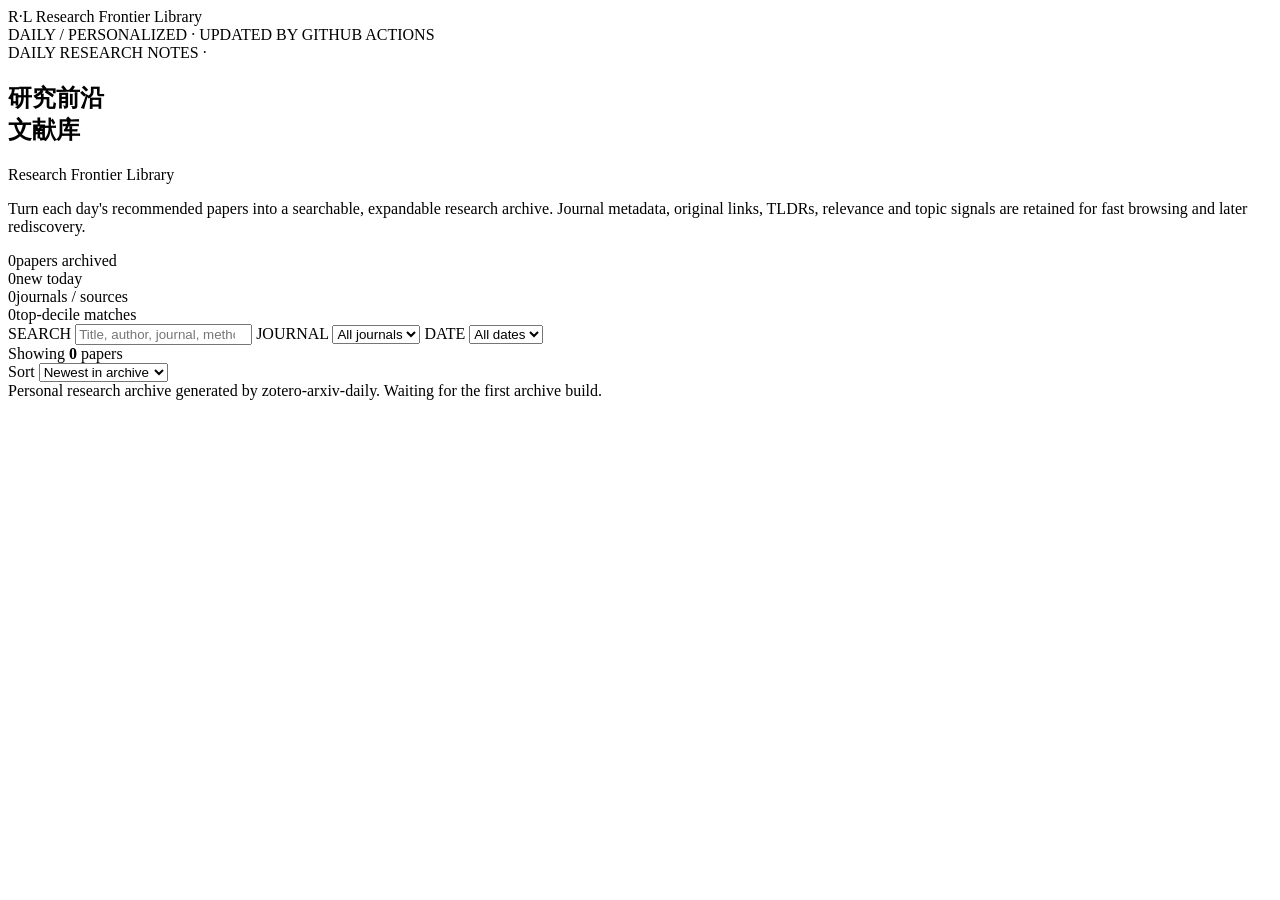
==== site/index.html @ a1bdab5d "Add research archive web shell" ====
<!doctype html>
<html lang="en">
<head>
  <meta charset="utf-8" />
  <meta name="viewport" content="width=device-width, initial-scale=1" />
  <meta name="description" content="A daily research frontier archive generated from a personalized Zotero-powered recommender." />
  <title>Research Frontier Library</title>
  <link rel="stylesheet" href="assets/style.css" />
</head>
<body>
  <header class="masthead shell">
    <div class="brand">
      <span class="brand-mark">R·L</span>
      <span class="brand-name">Research Frontier Library</span>
    </div>
    <div class="edition">DAILY / PERSONALIZED · UPDATED BY GITHUB ACTIONS</div>
  </header>

  <main>
    <section class="hero shell">
      <div class="eyebrow">DAILY RESEARCH NOTES · <span id="year-label"></span></div>
      <div class="hero-grid">
        <div>
          <h1>研究前沿<br/>文献库</h1>
          <p class="hero-en">Research Frontier Library</p>
        </div>
        <div class="hero-copy">
          <p>
            Turn each day's recommended papers into a searchable, expandable research archive.
            Journal metadata, original links, TLDRs, relevance and topic signals are retained
            for fast browsing and later rediscovery.
          </p>
        </div>
      </div>

      <div class="stats">
        <div class="stat"><span id="stat-total" class="stat-value">0</span><span class="stat-label">papers archived</span></div>
        <div class="stat"><span id="stat-today" class="stat-value">0</span><span class="stat-label">new today</span></div>
        <div class="stat"><span id="stat-journals" class="stat-value">0</span><span class="stat-label">journals / sources</span></div>
        <div class="stat"><span id="stat-top" class="stat-value">0</span><span class="stat-label">top-decile matches</span></div>
      </div>
    </section>

    <section class="library-wrap">
      <div class="library shell">
        <div class="toolbar">
          <label class="search-box">
            <span class="search-kicker">SEARCH</span>
            <input id="search-input" type="search" placeholder="Title, author, journal, method, material or keyword" autocomplete="off" />
          </label>

          <label class="select-box">
            <span>JOURNAL</span>
            <select id="journal-filter"><option value="">All journals</option></select>
          </label>

          <label class="select-box">
            <span>DATE</span>
            <select id="date-filter"><option value="">All dates</option></select>
          </label>
        </div>

        <div class="topic-row" id="topic-row"></div>

        <div class="result-meta">
          <span>Showing <strong id="result-count">0</strong> papers</span>
          <div class="sort-group">
            <label for="sort-filter">Sort</label>
            <select id="sort-filter">
              <option value="recent">Newest in archive</option>
              <option value="relevance">Highest relevance</option>
              <option value="score">Highest raw score</option>
              <option value="journal">Journal A–Z</option>
            </select>
          </div>
        </div>

        <div id="paper-list" class="paper-list" aria-live="polite"></div>
        <div id="empty-state" class="empty-state" hidden>
          <div class="empty-mark">∅</div>
          <h2>No papers match this view.</h2>
          <p>Try clearing a filter or using a broader search phrase.</p>
        </div>
      </div>
    </section>
  </main>

  <footer class="shell footer">
    <span>Personal research archive generated by zotero-arxiv-daily.</span>
    <span id="updated-at">Waiting for the first archive build.</span>
  </footer>

  <template id="paper-template">
    <article class="paper-card">
      <div class="paper-topline">
        <div class="journal-pill"></div>
        <div class="date-pill"></div>
      </div>
      <h2 class="paper-title"></h2>
      <div class="paper-authors"></div>
      <div class="relevance-line">
        <span class="stars"></span>
        <span class="relevance-text"></span>
      </div>
      <p class="paper-tldr"></p>
      <div class="topic-list"></div>
      <details class="paper-details">
        <summary>Open research note</summary>
        <div class="details-body">
          <div class="details-grid">
            <div>
              <div class="mini-label">ORIGINAL ABSTRACT</div>
              <p class="paper-abstract"></p>
            </div>
            <div class="metadata-panel">
              <div><span class="mini-label">SOURCE</span><span class="paper-source"></span></div>
              <div><span class="mini-label">DOI / ID</span><span class="paper-id"></span></div>
              <div><span class="mini-label">AFFILIATIONS</span><span class="paper-affiliations"></span></div>
              <div><span class="mini-label">SCORE COMPONENTS</span><span class="paper-components"></span></div>
            </div>
          </div>
        </div>
      </details>
      <div class="paper-actions"></div>
    </article>
  </template>

  <script src="assets/app.js" defer></script>
</body>
</html>
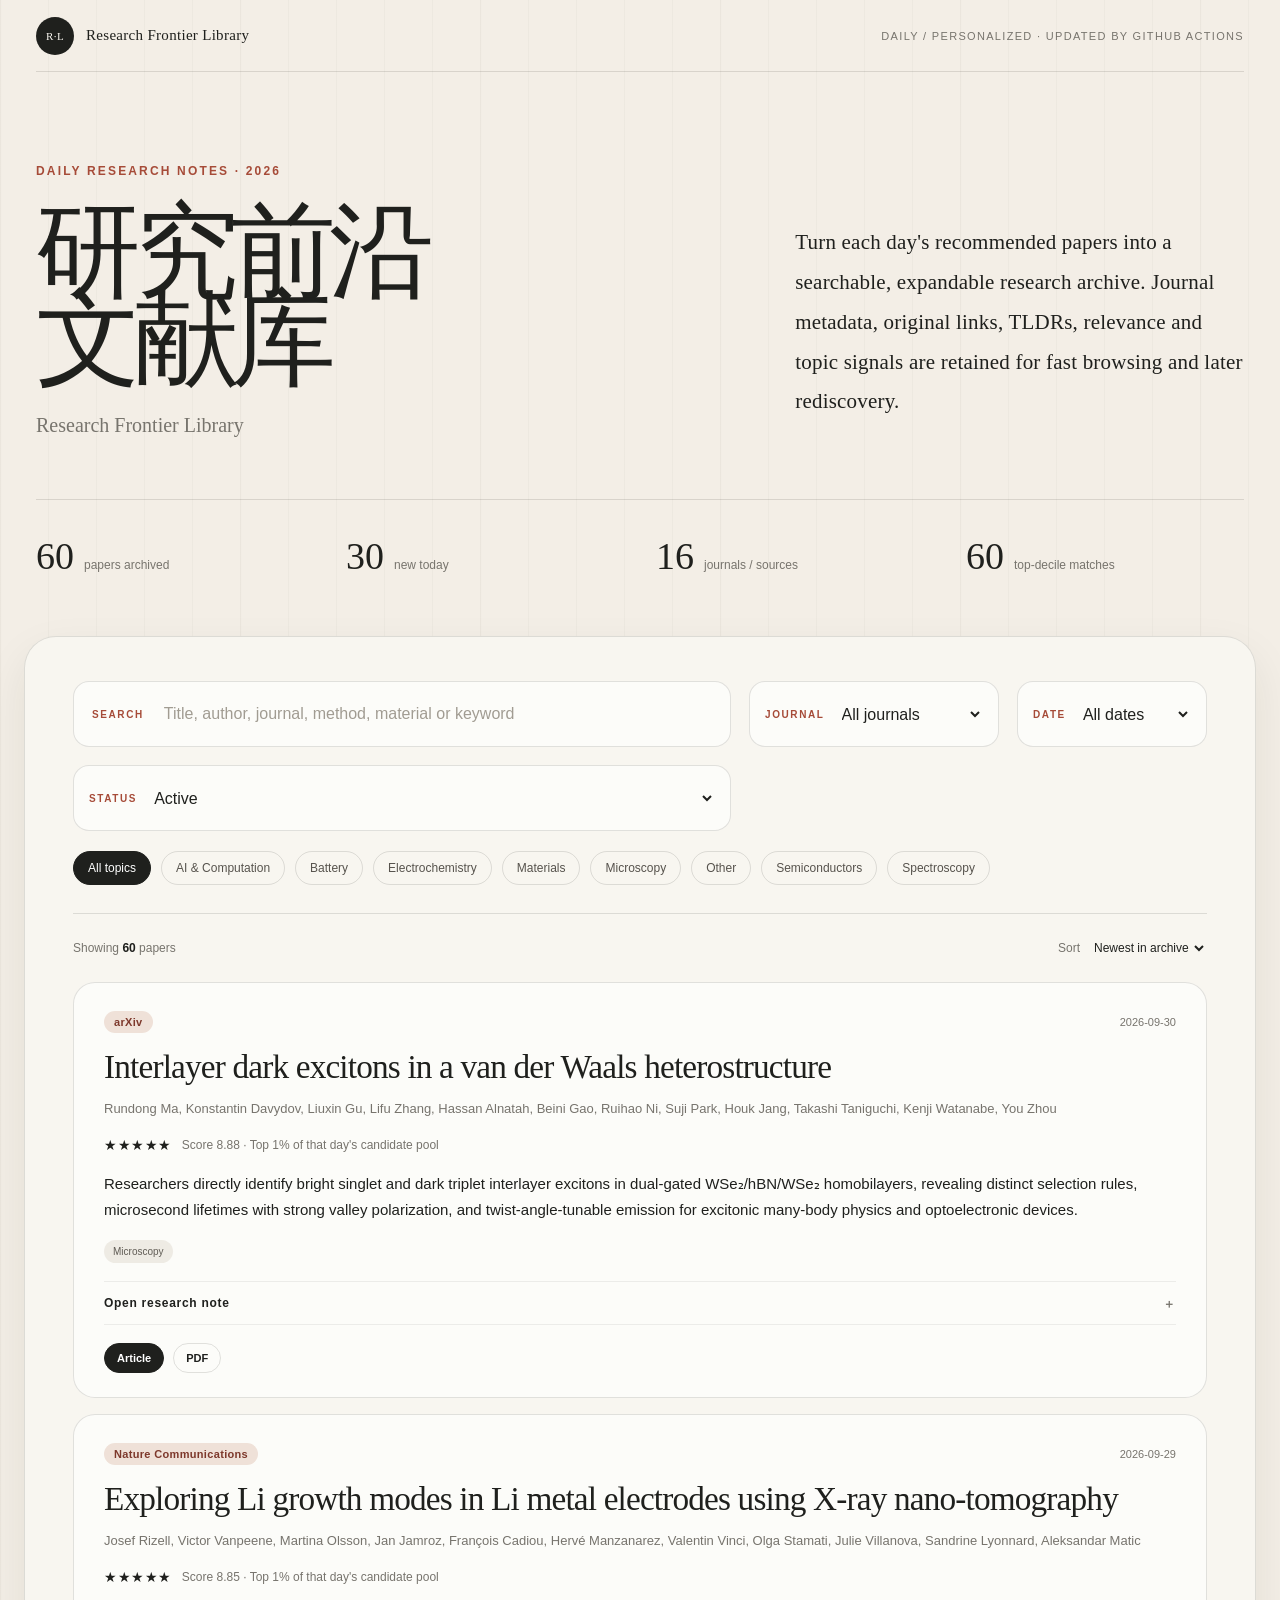
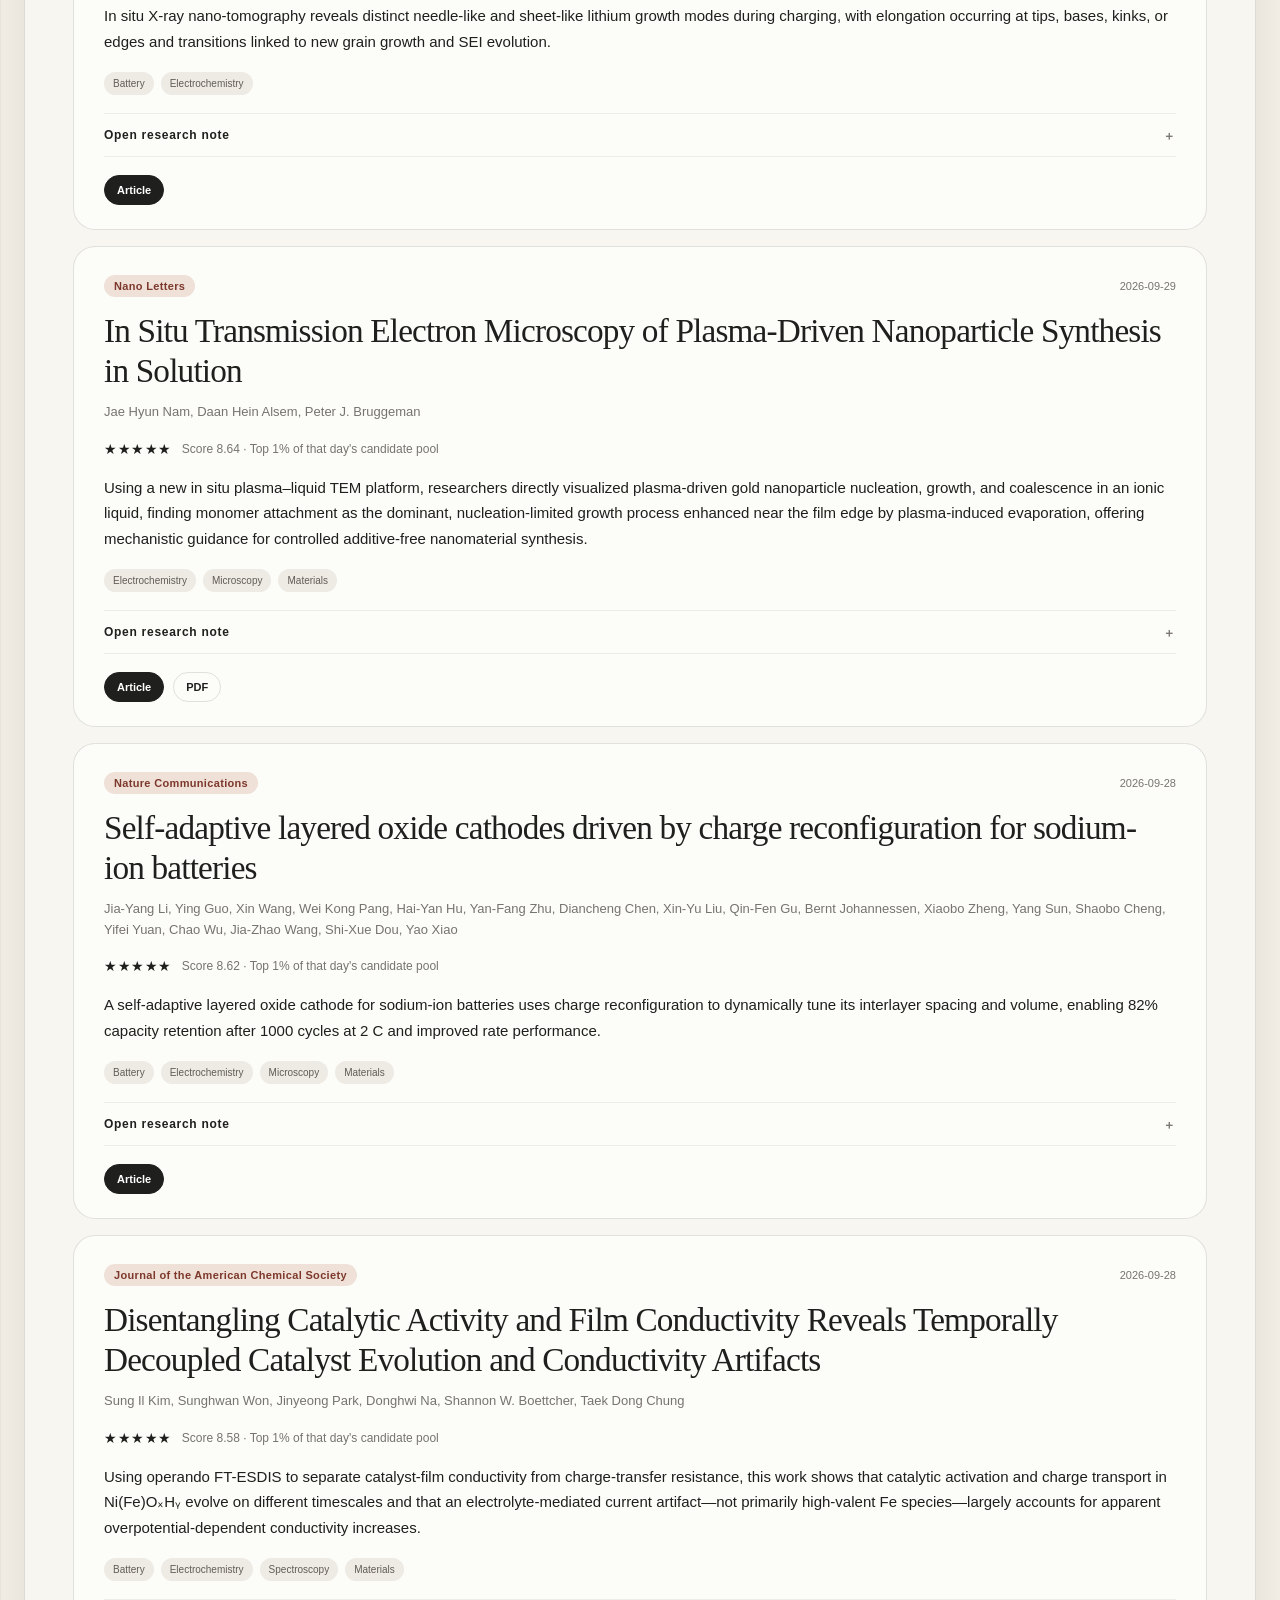
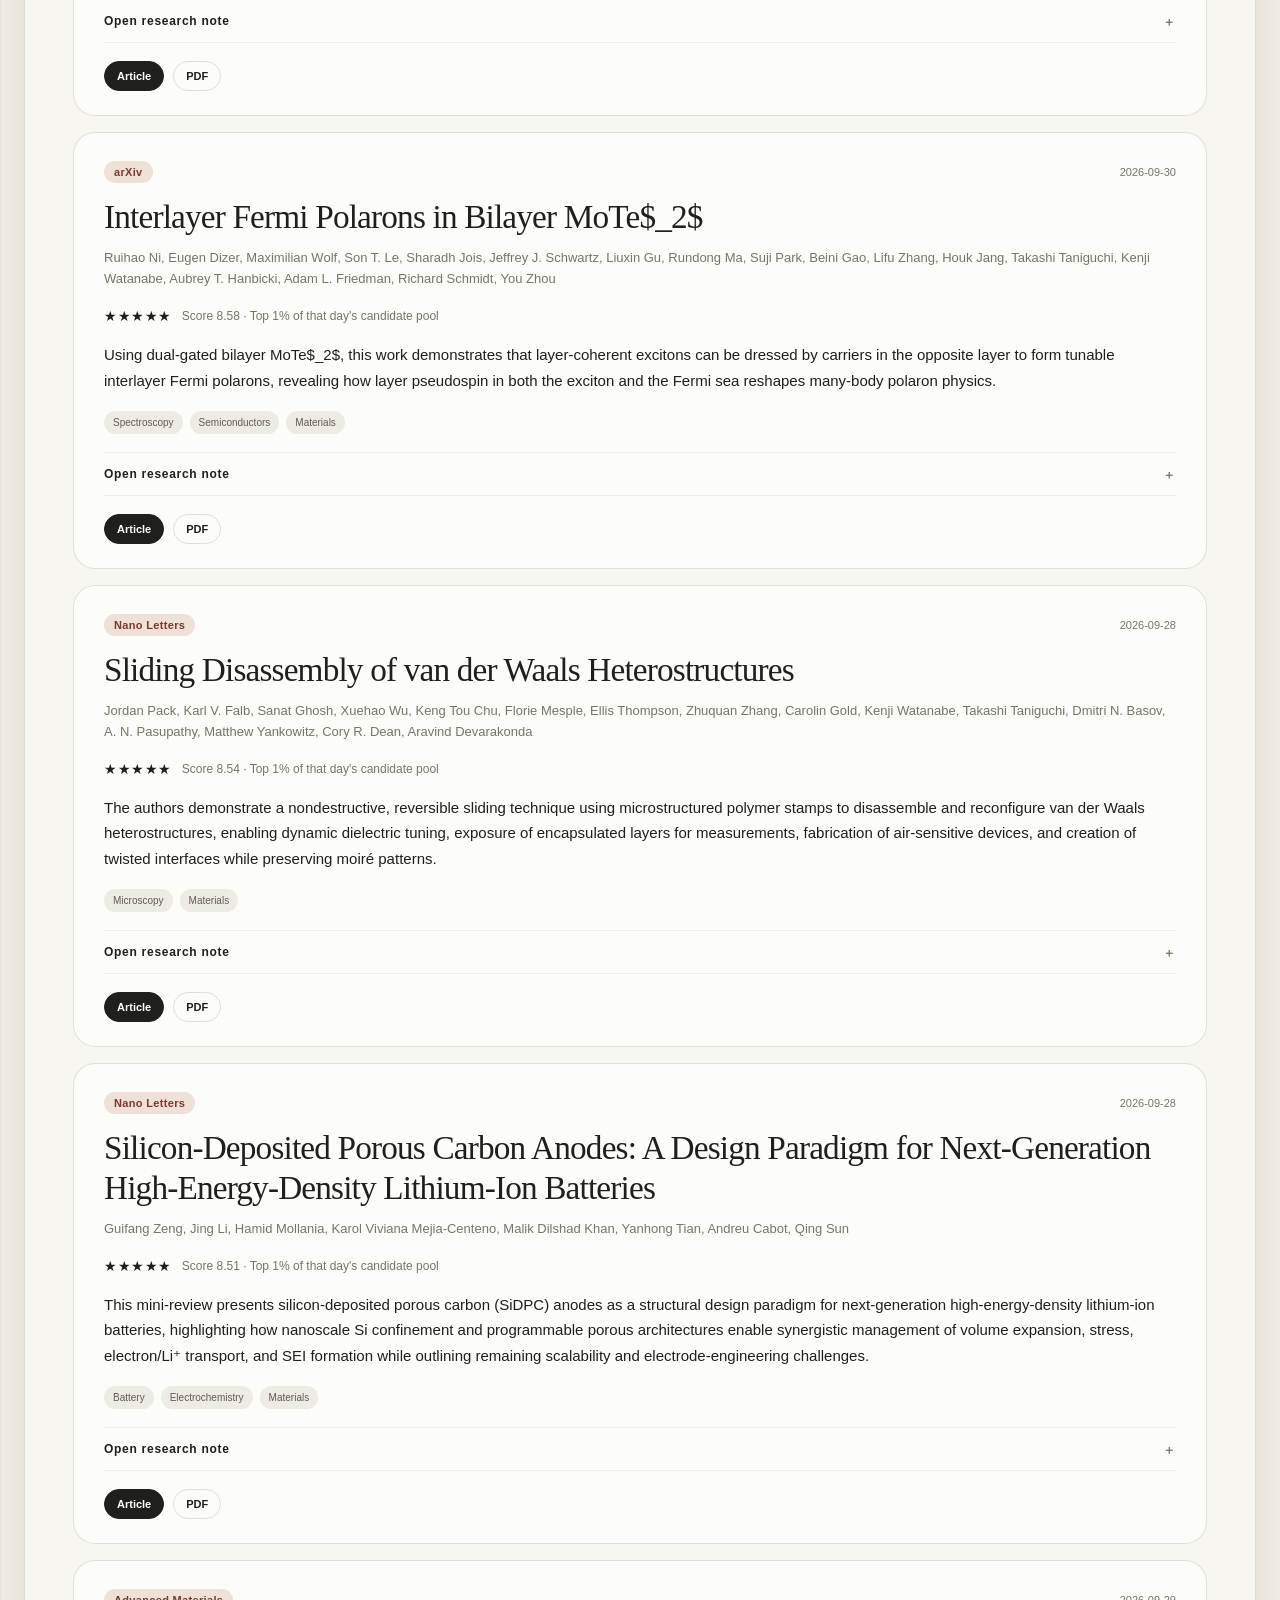
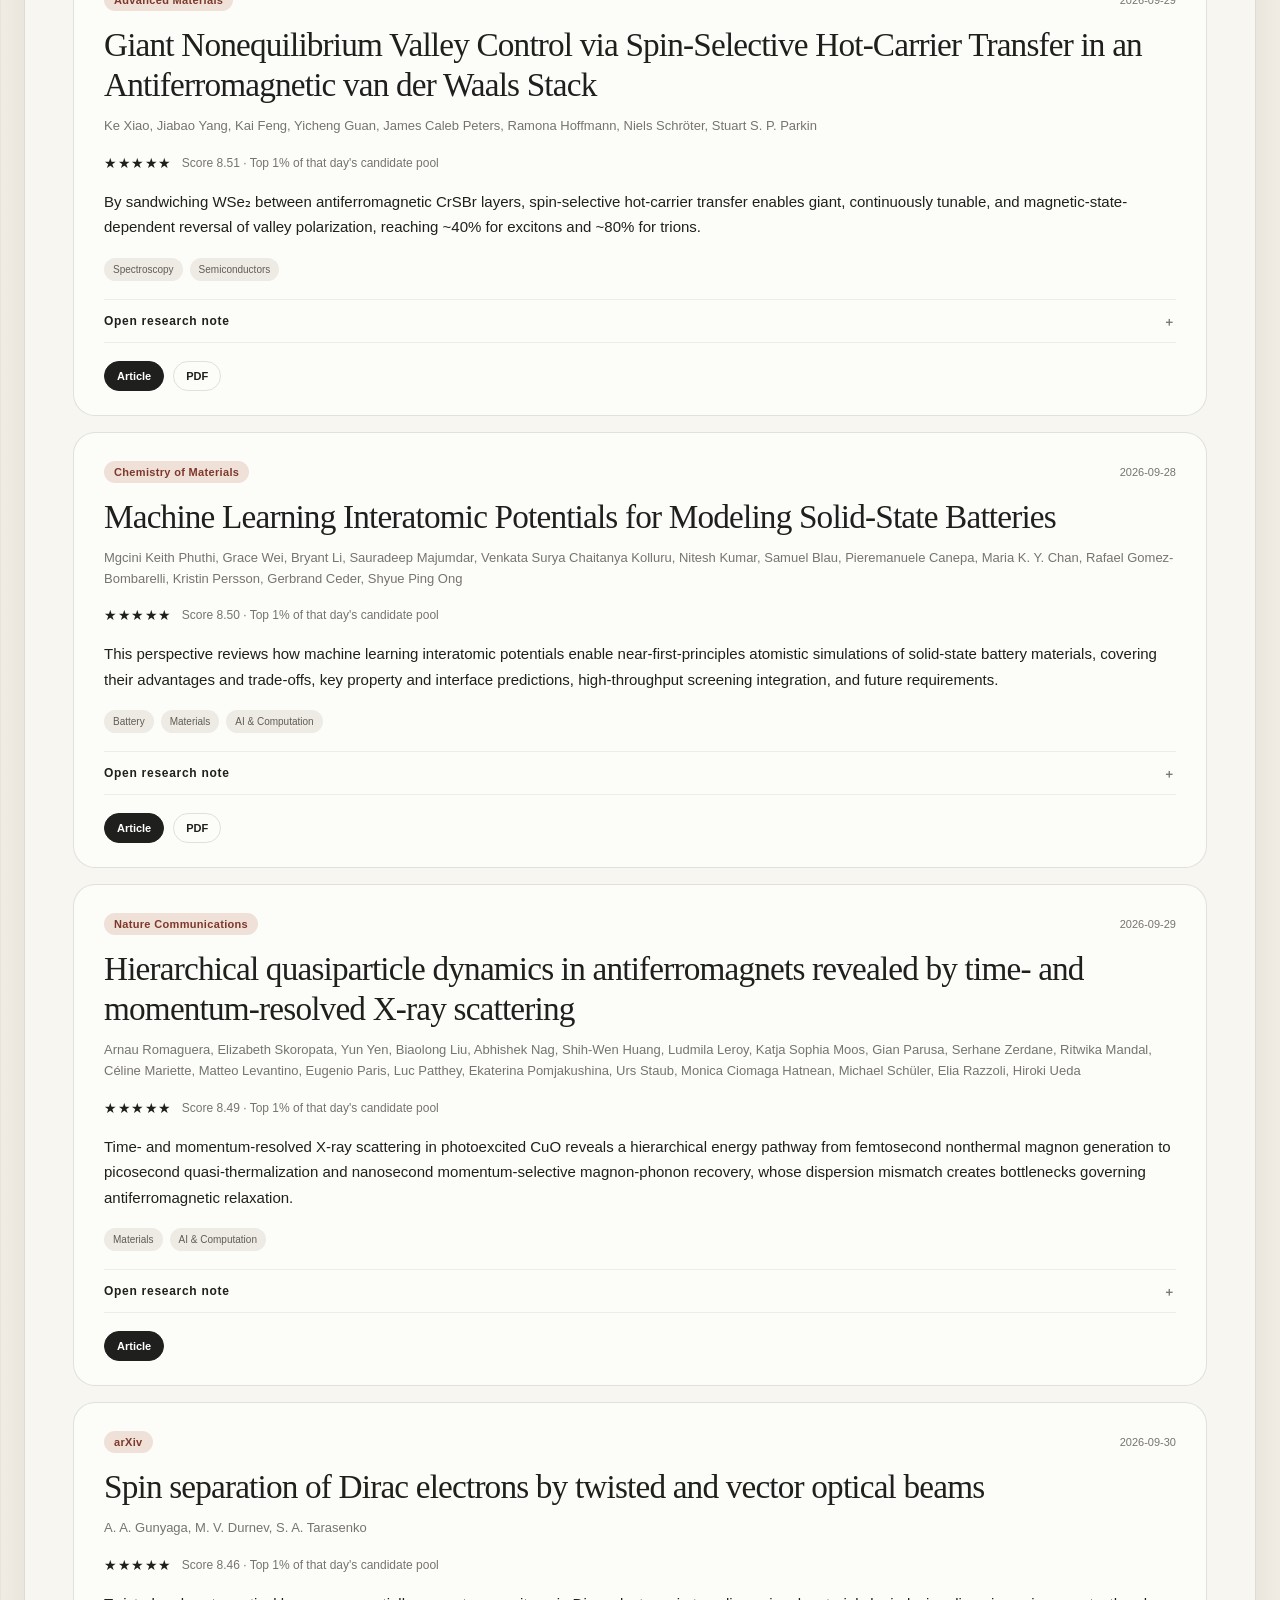
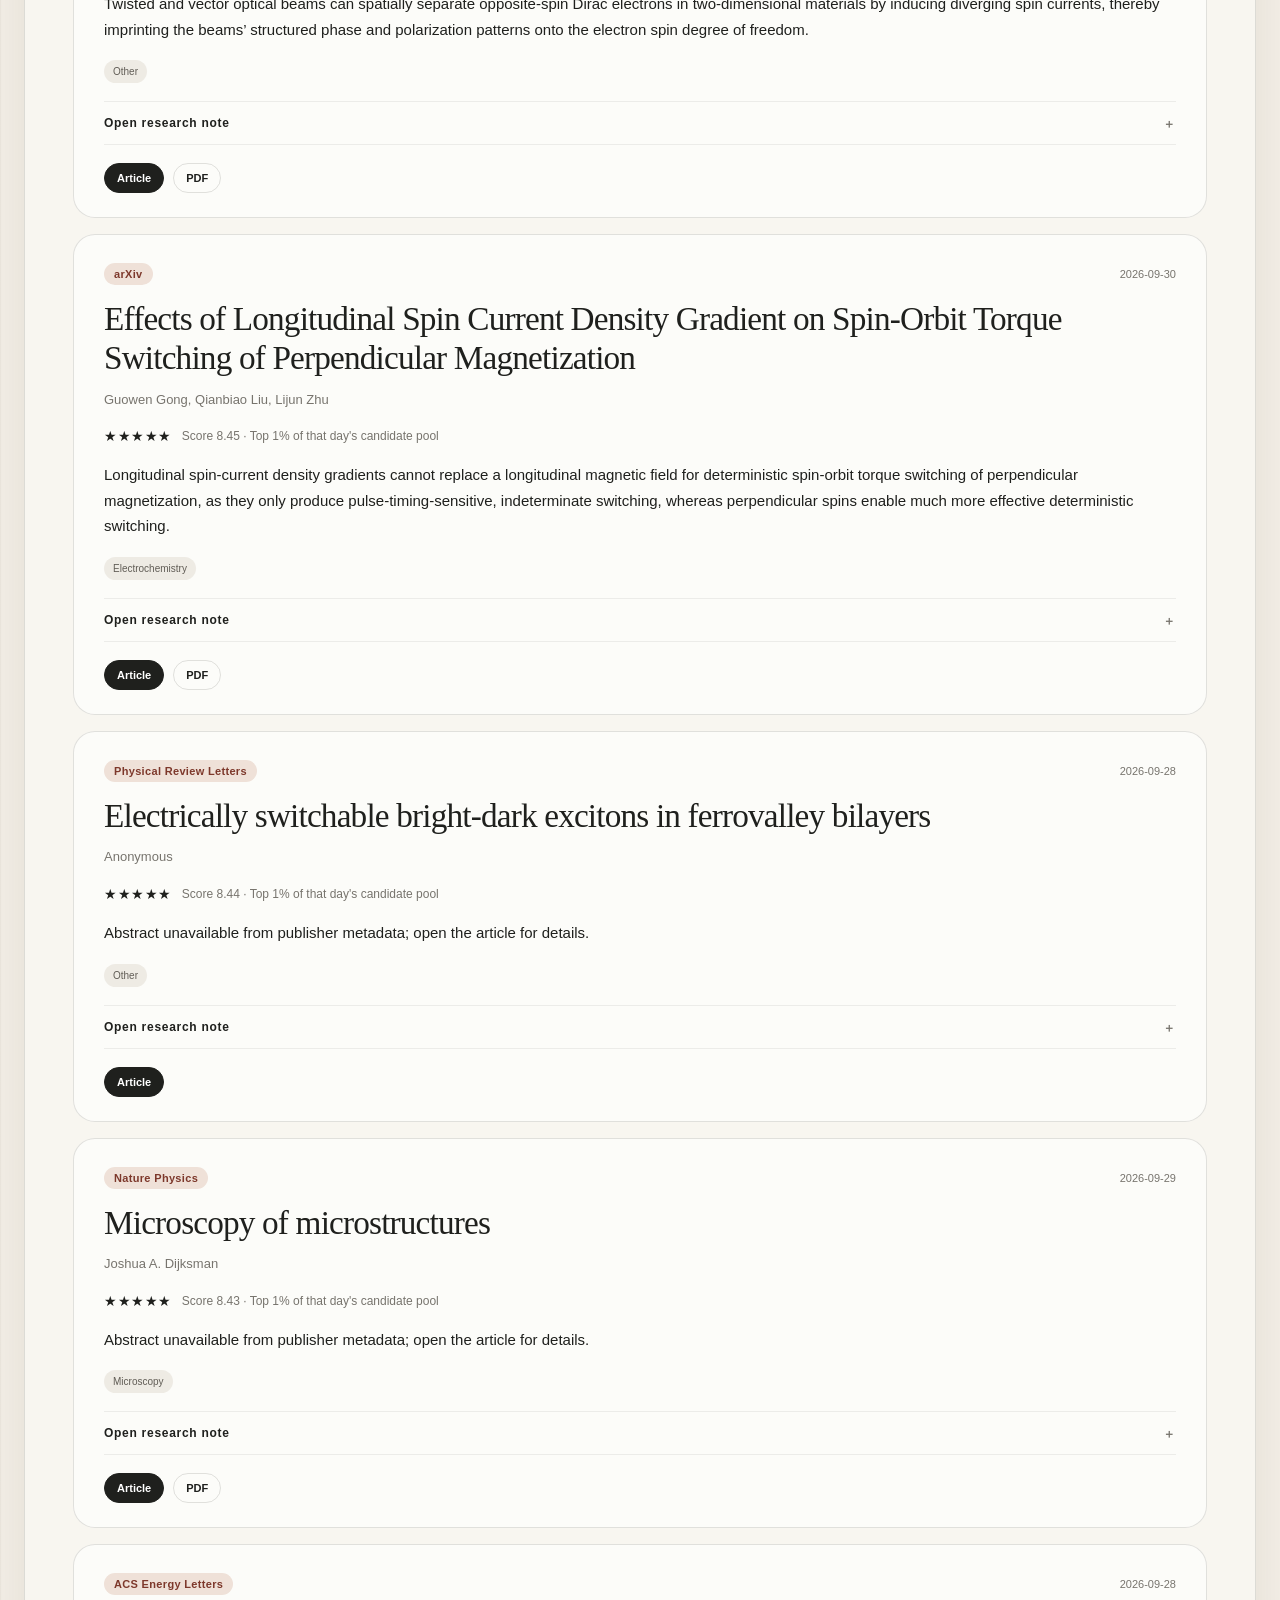
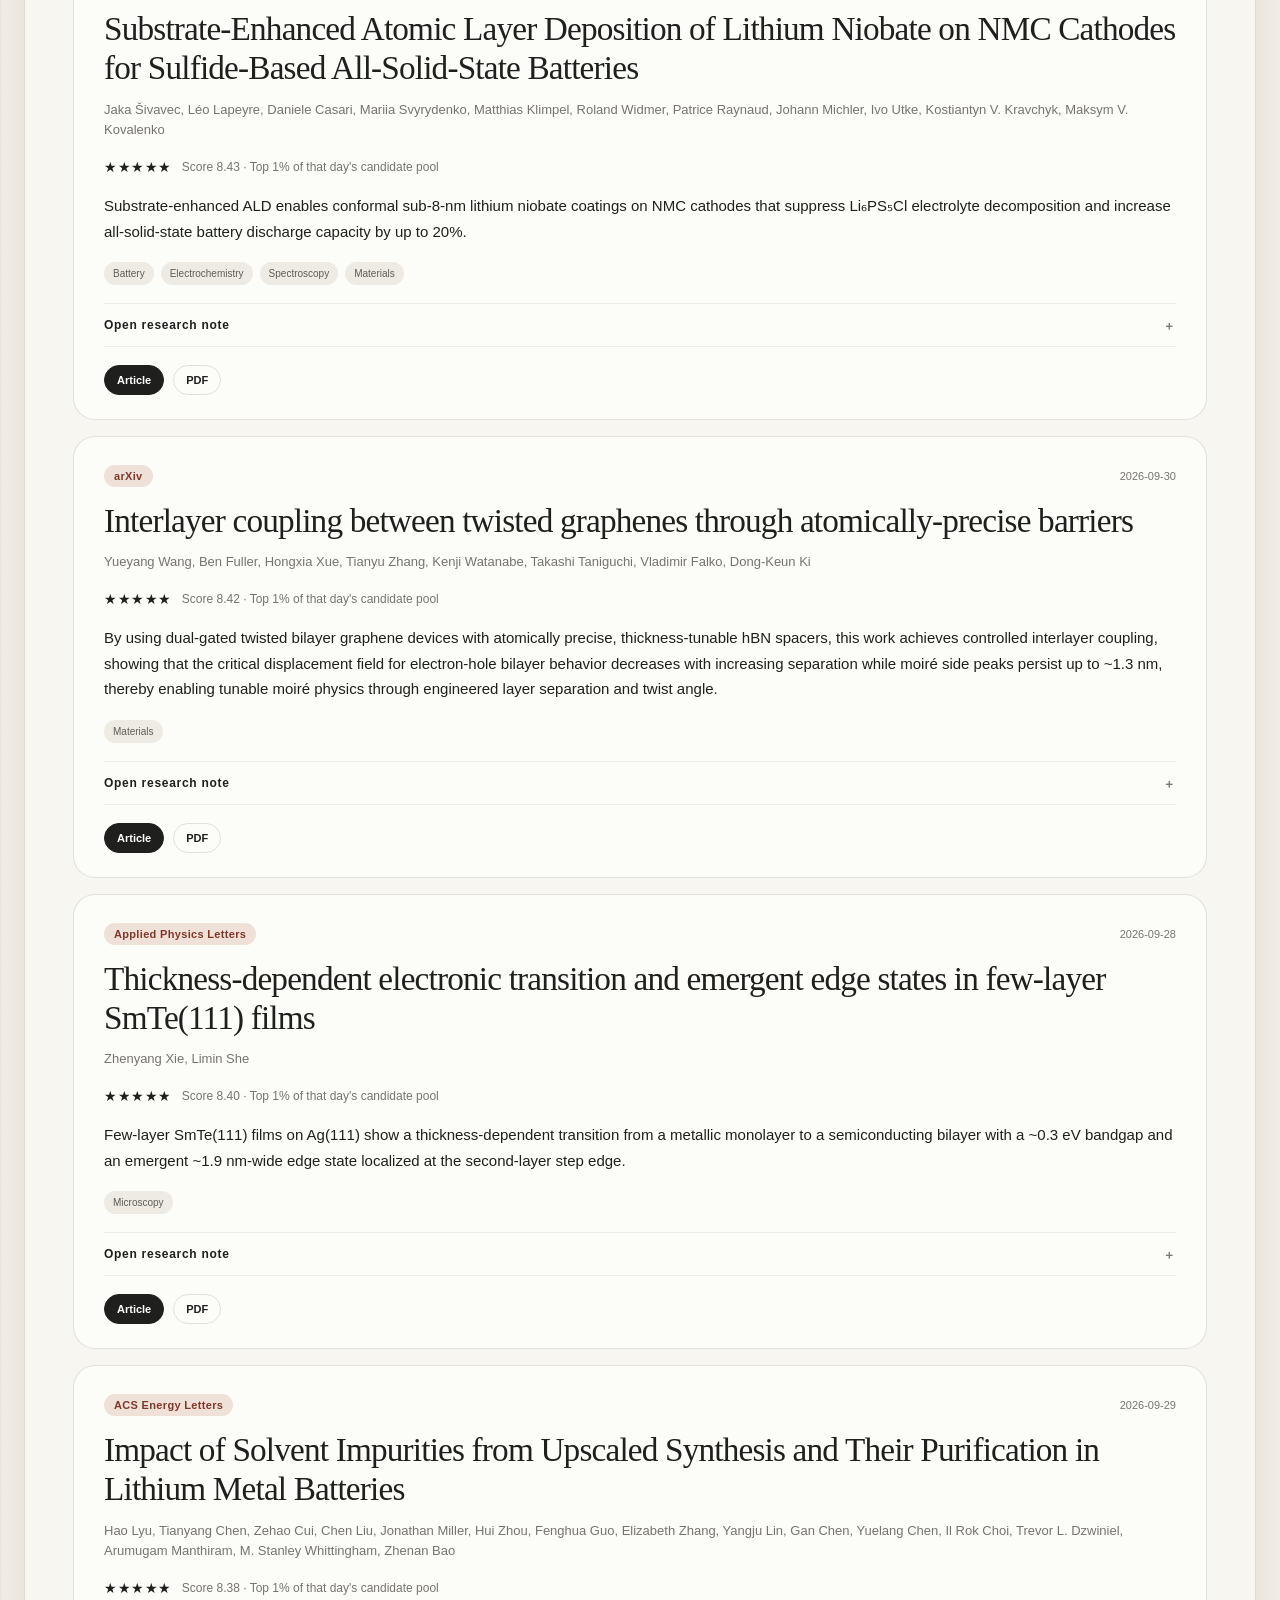
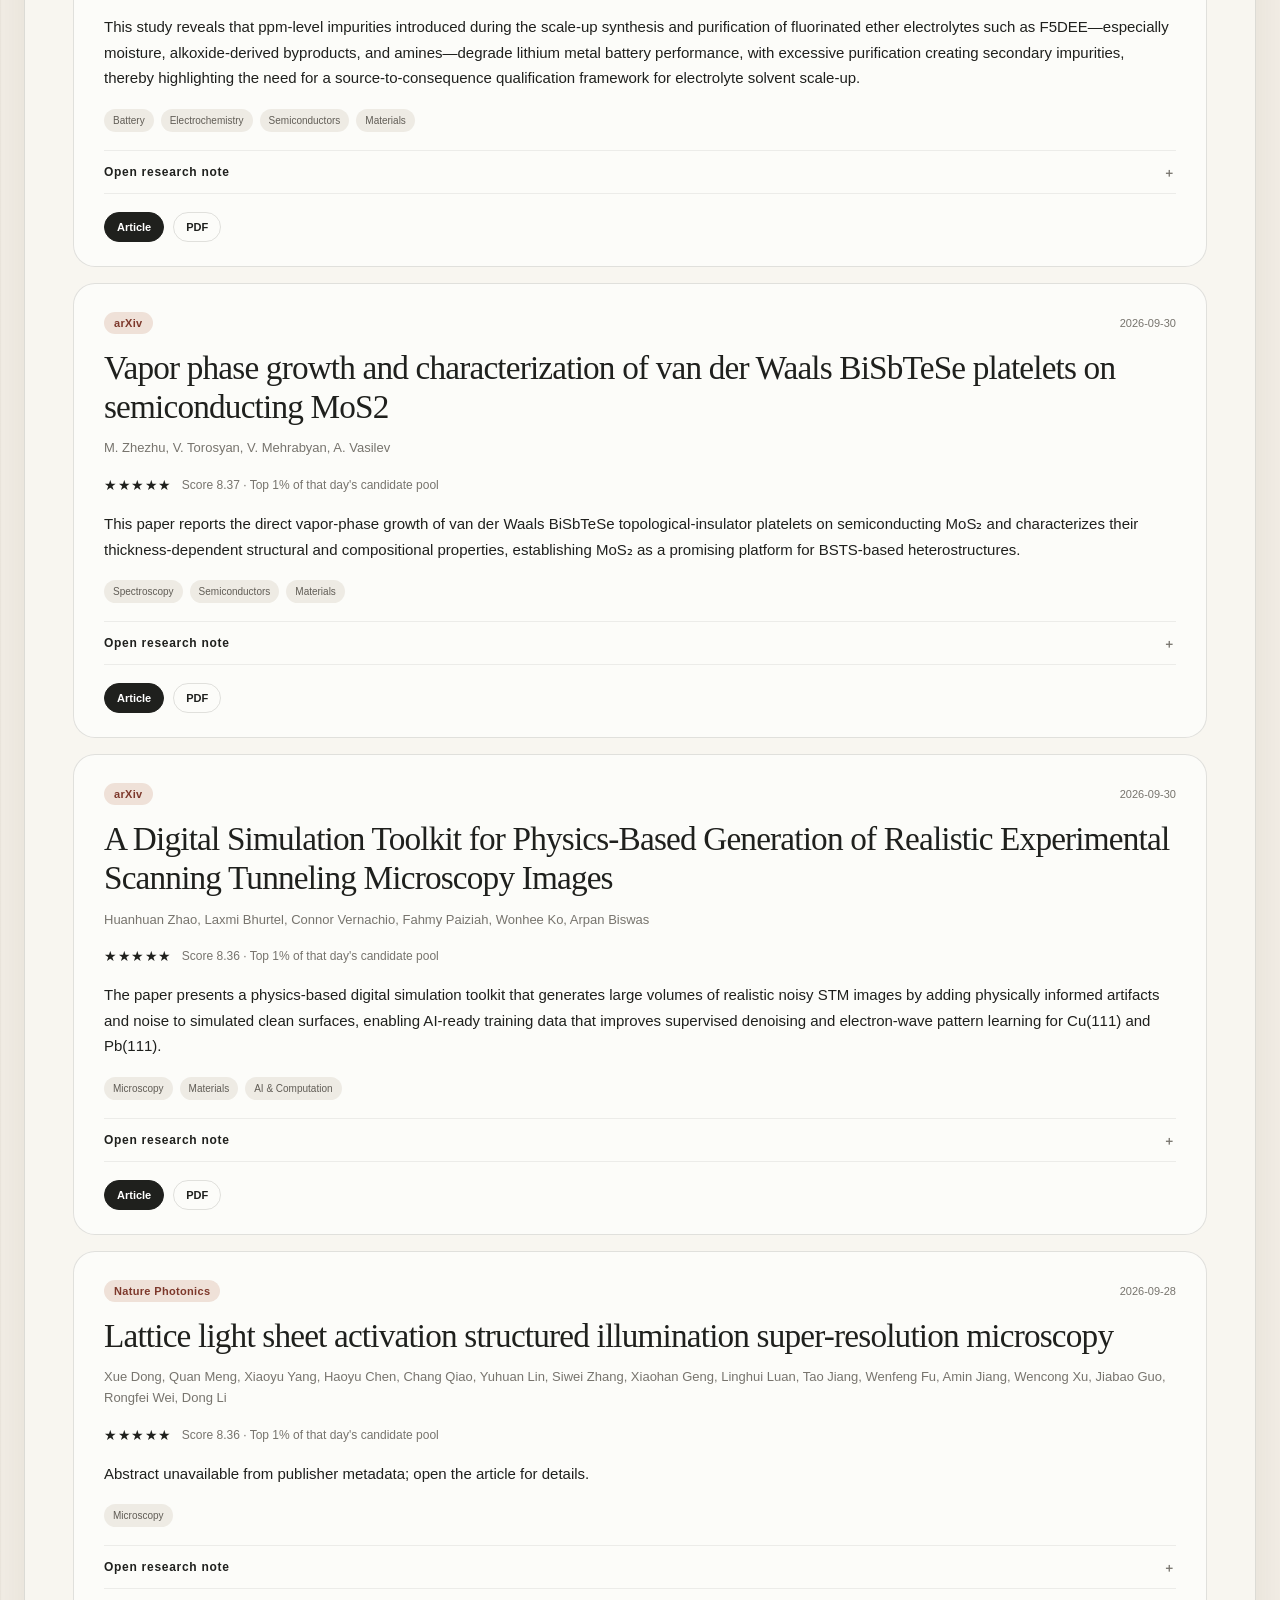
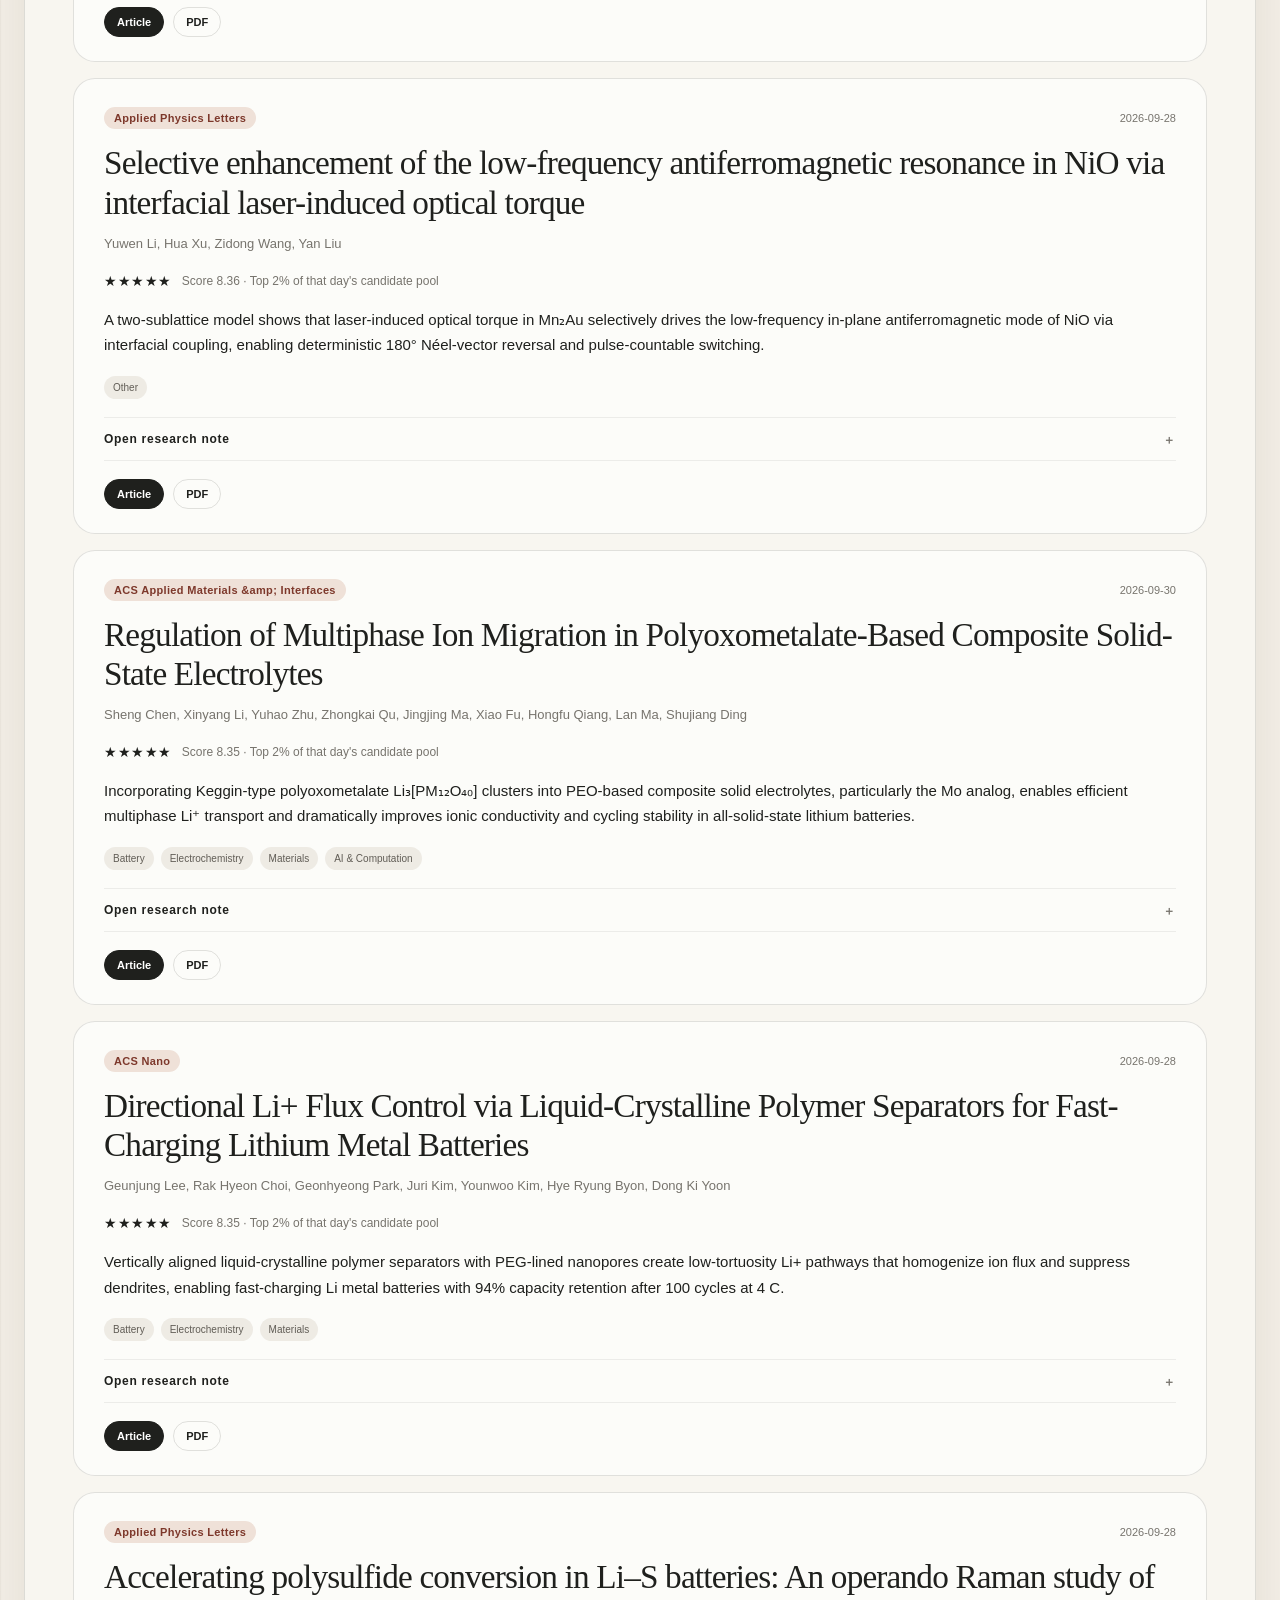
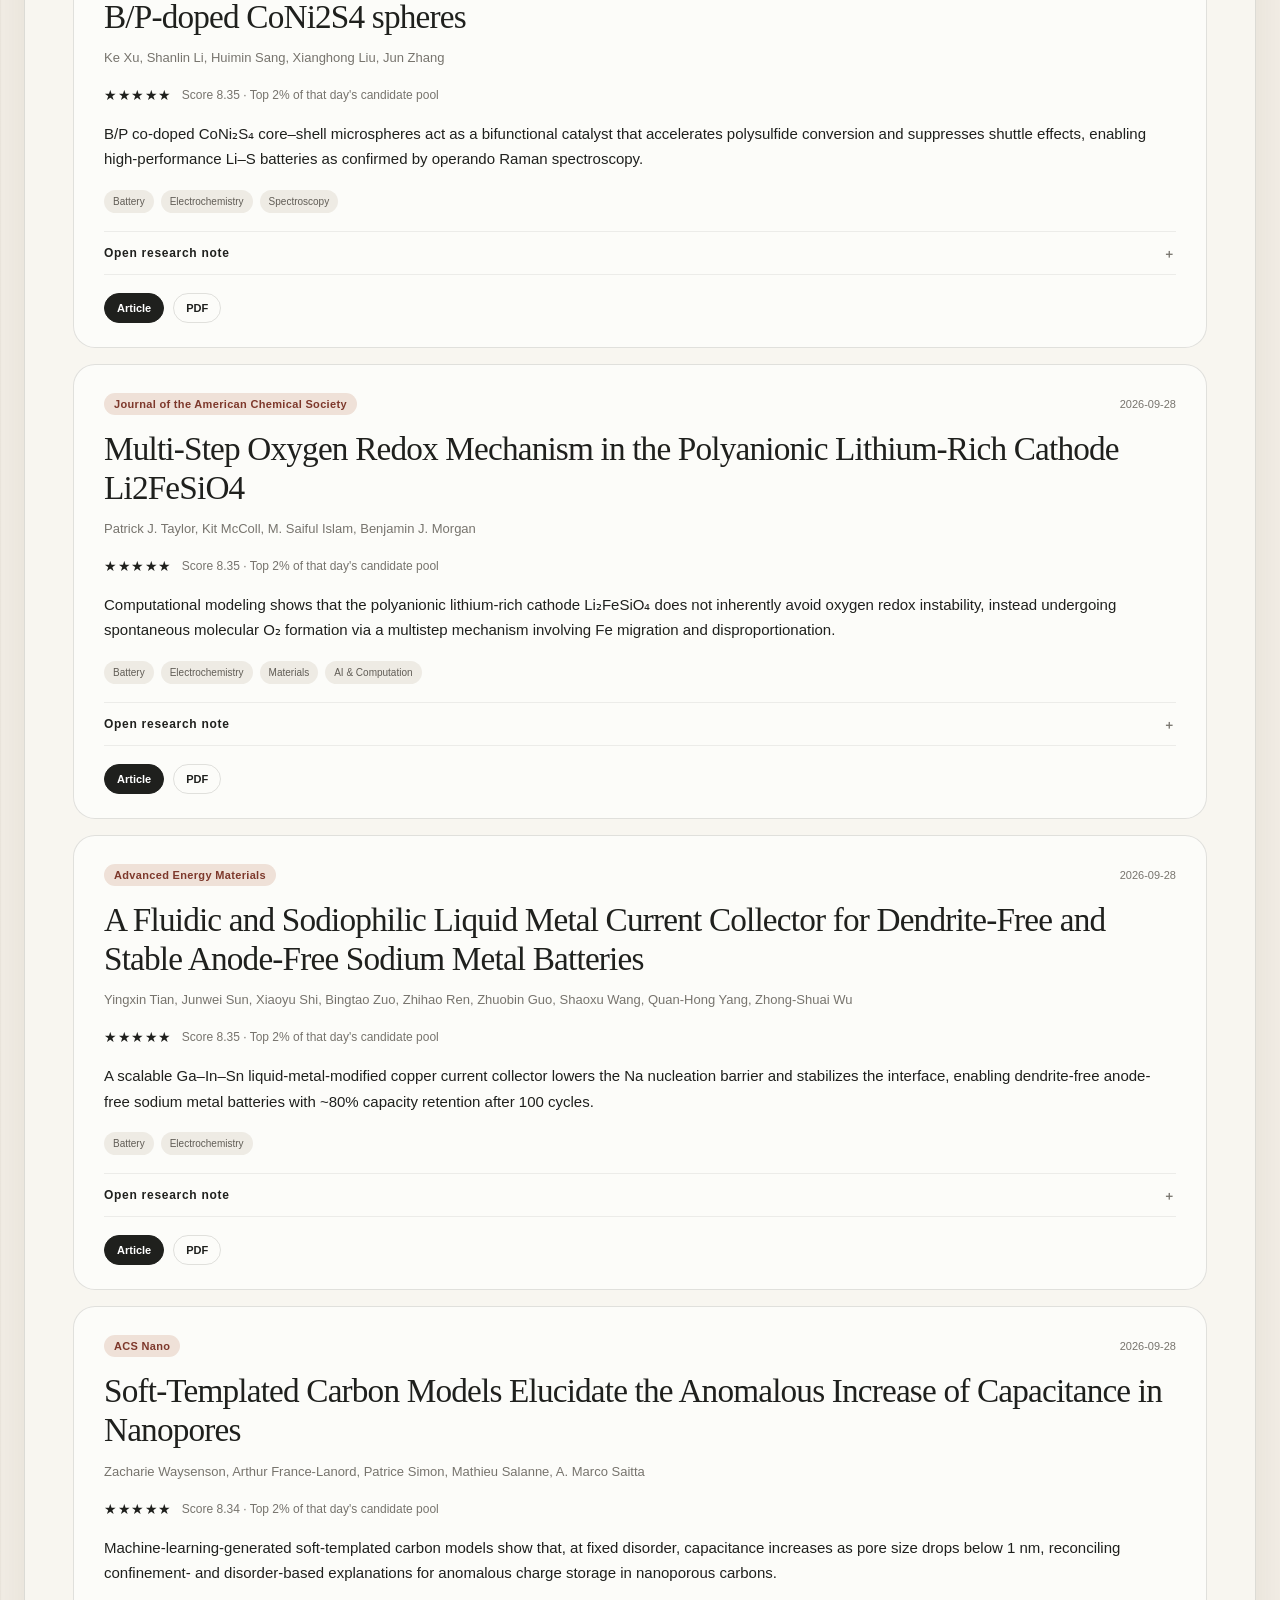
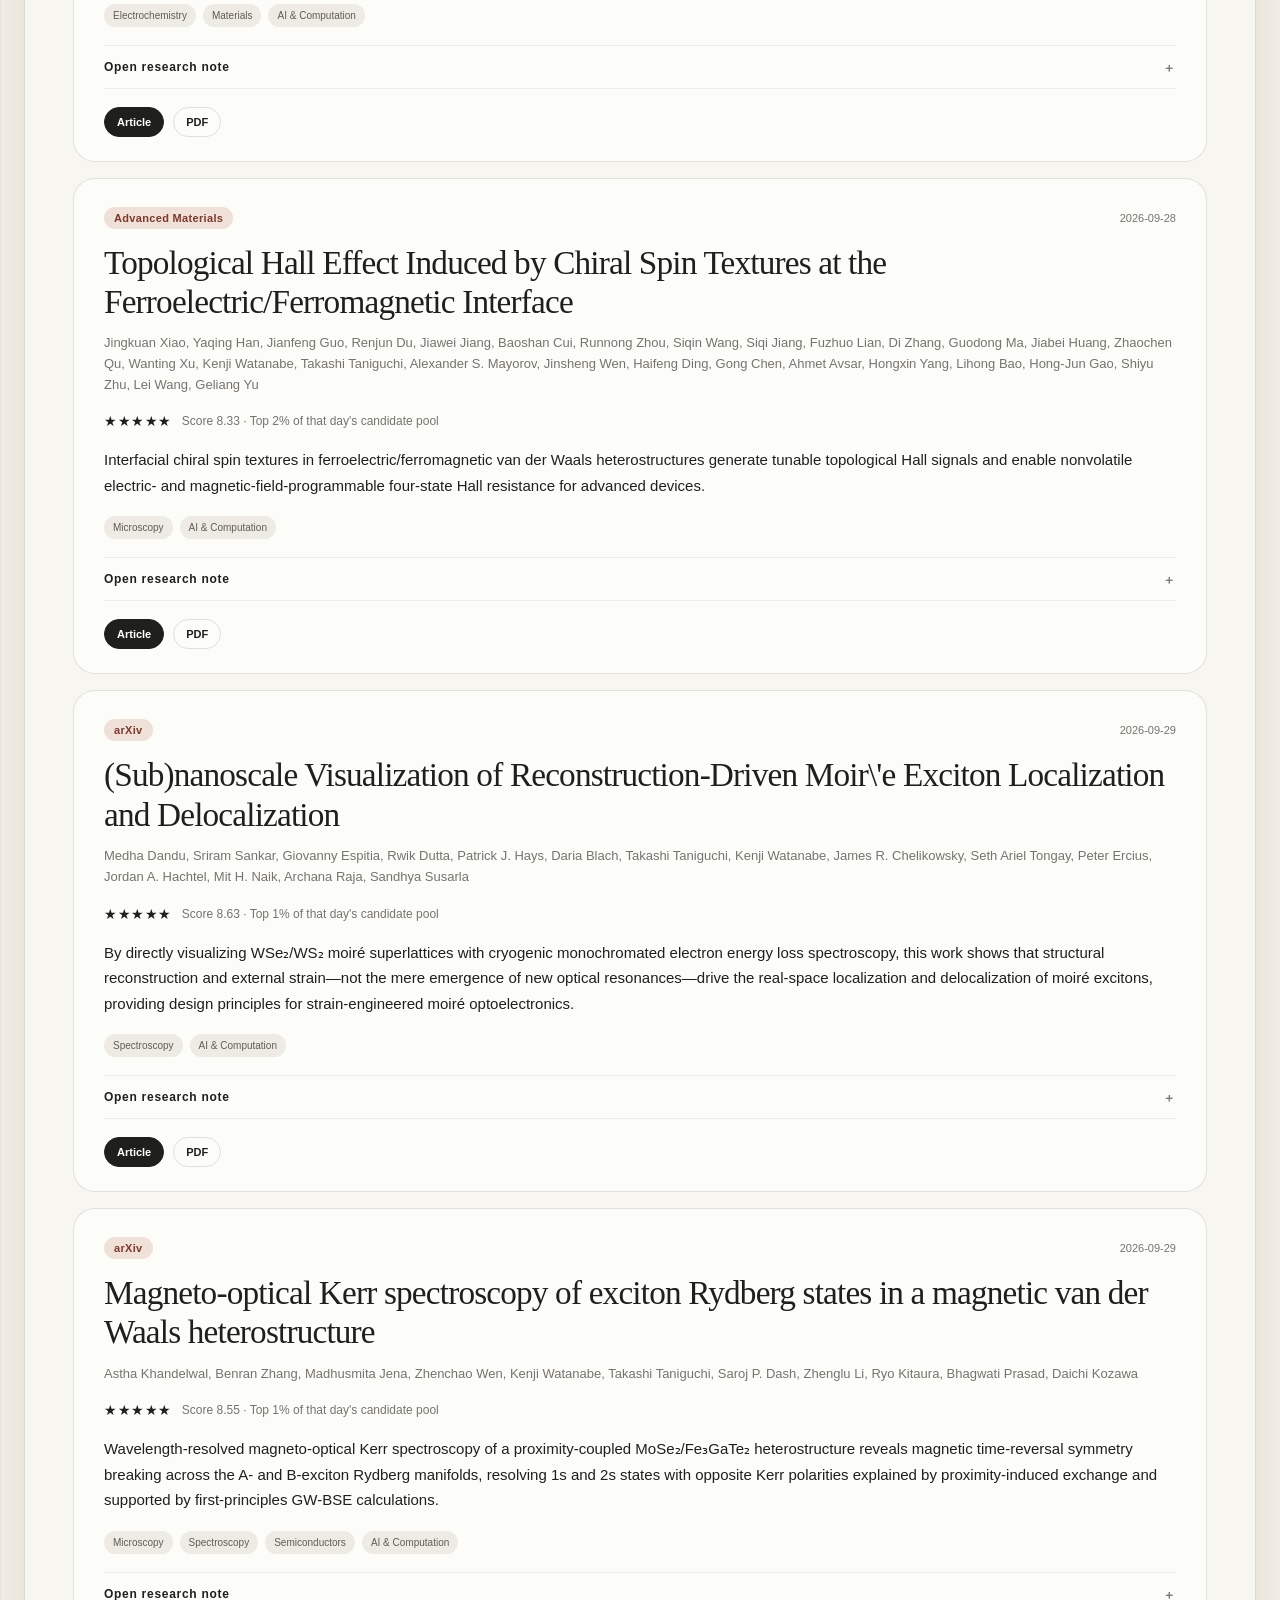
==== commit 80c85b7e: "Add reading-state controls to archive page" ====
--- a/site/index.html
+++ b/site/index.html
@@ -58,12 +58,26 @@
             <span>DATE</span>
             <select id="date-filter"><option value="">All dates</option></select>
           </label>
+
+          <label class="select-box">
+            <span>STATUS</span>
+            <select id="reading-filter">
+              <option value="active">Active</option>
+              <option value="unread">Unread</option>
+              <option value="read">Read</option>
+              <option value="archived">Archived</option>
+              <option value="all">All</option>
+            </select>
+          </label>
         </div>
 
         <div class="topic-row" id="topic-row"></div>
 
         <div class="result-meta">
-          <span>Showing <strong id="result-count">0</strong> papers</span>
+          <span>
+            Showing <strong id="result-count">0</strong> papers
+            <span class="reading-summary" id="reading-summary"></span>
+          </span>
           <div class="sort-group">
             <label for="sort-filter">Sort</label>
             <select id="sort-filter">
@@ -86,14 +100,17 @@
   </main>
 
   <footer class="shell footer">
-    <span>Personal research archive generated by zotero-arxiv-daily.</span>
+    <span>Personal research archive generated by zotero-arxiv-daily. Read/archive marks are stored in this browser only.</span>
     <span id="updated-at">Waiting for the first archive build.</span>
   </footer>
 
   <template id="paper-template">
     <article class="paper-card">
       <div class="paper-topline">
-        <div class="journal-pill"></div>
+        <div class="paper-labels">
+          <div class="journal-pill"></div>
+          <div class="reading-pill" hidden></div>
+        </div>
         <div class="date-pill"></div>
       </div>
       <h2 class="paper-title"></h2>
--- a/site/assets/style.css
+++ b/site/assets/style.css
@@ -0,0 +1,650 @@
+:root {
+  --paper: #f3eee6;
+  --paper-2: #f8f5ef;
+  --ink: #1f201d;
+  --muted: #77746d;
+  --line: rgba(31, 32, 29, 0.13);
+  --line-soft: rgba(31, 32, 29, 0.07);
+  --accent: #a64b38;
+  --accent-soft: #efe1d8;
+  --chip: #eeebe4;
+  --shadow: 0 18px 45px rgba(40, 34, 27, 0.08);
+  --serif: "Iowan Old Style", "Palatino Linotype", "Book Antiqua", Palatino, "Songti SC", "Noto Serif CJK SC", serif;
+  --sans: Inter, ui-sans-serif, -apple-system, BlinkMacSystemFont, "Segoe UI", "PingFang SC", "Hiragino Sans GB", sans-serif;
+}
+
+* { box-sizing: border-box; }
+
+html {
+  scroll-behavior: smooth;
+  background: var(--paper);
+  max-width: 100%;
+  overflow-x: hidden;
+  -webkit-text-size-adjust: 100%;
+}
+
+body {
+  margin: 0;
+  max-width: 100%;
+  overflow-x: hidden;
+  color: var(--ink);
+  font-family: var(--sans);
+  background:
+    linear-gradient(to right, rgba(84, 72, 58, 0.035) 1px, transparent 1px),
+    linear-gradient(to right, rgba(84, 72, 58, 0.018) 1px, transparent 1px),
+    var(--paper);
+  background-size: 48px 100%, 240px 100%, auto;
+  min-height: 100vh;
+}
+
+button, input, select { font: inherit; }
+
+a { color: inherit; }
+
+.shell {
+  width: min(1380px, calc(100% - 72px));
+  margin: 0 auto;
+}
+
+.masthead {
+  min-height: 72px;
+  display: flex;
+  align-items: center;
+  justify-content: space-between;
+  border-bottom: 1px solid var(--line);
+}
+
+.brand {
+  display: flex;
+  align-items: center;
+  gap: 12px;
+  font-family: var(--serif);
+  font-size: 15px;
+  letter-spacing: 0.02em;
+}
+
+.brand-mark {
+  width: 38px;
+  height: 38px;
+  border-radius: 50%;
+  display: grid;
+  place-items: center;
+  background: var(--ink);
+  color: var(--paper-2);
+  font-size: 11px;
+  letter-spacing: 0.04em;
+}
+
+.edition {
+  font-size: 11px;
+  color: var(--muted);
+  letter-spacing: 0.12em;
+}
+
+.hero {
+  padding: 92px 0 58px;
+}
+
+.eyebrow {
+  color: var(--accent);
+  font-size: 12px;
+  font-weight: 700;
+  letter-spacing: 0.18em;
+  margin-bottom: 30px;
+}
+
+.hero-grid {
+  display: grid;
+  grid-template-columns: minmax(0, 1.2fr) minmax(320px, 0.8fr);
+  gap: 86px;
+  align-items: center;
+}
+
+.hero h1 {
+  font-family: var(--serif);
+  font-weight: 500;
+  font-size: clamp(70px, 8.2vw, 126px);
+  line-height: 0.84;
+  letter-spacing: -0.07em;
+  margin: 0;
+}
+
+.hero-en {
+  margin: 30px 0 0;
+  color: var(--muted);
+  font-family: var(--serif);
+  font-size: 20px;
+}
+
+.hero-copy {
+  max-width: 560px;
+  justify-self: end;
+  font-family: var(--serif);
+  font-size: 21px;
+  line-height: 1.9;
+  letter-spacing: 0.01em;
+}
+
+.hero-copy p { margin: 0; }
+
+.stats {
+  border-top: 1px solid var(--line);
+  margin-top: 62px;
+  padding-top: 34px;
+  display: grid;
+  grid-template-columns: repeat(4, 1fr);
+  gap: 32px;
+}
+
+.stat {
+  display: flex;
+  align-items: baseline;
+  gap: 10px;
+}
+
+.stat-value {
+  font-family: var(--serif);
+  font-size: 38px;
+}
+
+.stat-label {
+  font-size: 12px;
+  color: var(--muted);
+}
+
+.library-wrap {
+  padding: 0 24px 72px;
+}
+
+.library {
+  width: min(1480px, 100%);
+  border: 1px solid var(--line);
+  border-radius: 32px;
+  background: rgba(249, 247, 242, 0.88);
+  backdrop-filter: blur(8px);
+  box-shadow: var(--shadow);
+  padding: 44px 48px 58px;
+}
+
+.toolbar {
+  display: grid;
+  grid-template-columns: minmax(0, 1fr) 250px 190px;
+  gap: 18px;
+}
+
+.search-box,
+.select-box {
+  height: 66px;
+  border: 1px solid var(--line);
+  background: rgba(255, 255, 255, 0.6);
+  border-radius: 16px;
+  display: flex;
+  align-items: center;
+}
+
+.search-box {
+  padding: 0 18px;
+  gap: 18px;
+}
+
+.search-kicker,
+.select-box span {
+  color: var(--accent);
+  font-size: 10px;
+  font-weight: 800;
+  letter-spacing: 0.16em;
+  flex: 0 0 auto;
+}
+
+.search-box input,
+.select-box select,
+.sort-group select {
+  width: 100%;
+  border: 0;
+  outline: 0;
+  color: var(--ink);
+  background: transparent;
+}
+
+.search-box input {
+  font-size: 16px;
+}
+
+.search-box input::placeholder { color: #a19c92; }
+
+.select-box {
+  padding: 0 15px;
+  gap: 13px;
+}
+
+.select-box select,
+.sort-group select {
+  cursor: pointer;
+}
+
+.topic-row {
+  display: flex;
+  gap: 10px;
+  flex-wrap: wrap;
+  padding: 20px 0 28px;
+  border-bottom: 1px solid var(--line);
+}
+
+.topic-button {
+  border: 1px solid var(--line);
+  background: transparent;
+  color: #57534d;
+  border-radius: 999px;
+  padding: 9px 14px;
+  font-size: 12px;
+  cursor: pointer;
+  transition: 150ms ease;
+}
+
+.topic-button:hover {
+  border-color: rgba(31,32,29,.34);
+  transform: translateY(-1px);
+}
+
+.topic-button.active {
+  background: var(--ink);
+  color: white;
+  border-color: var(--ink);
+}
+
+.result-meta {
+  min-height: 68px;
+  display: flex;
+  align-items: center;
+  justify-content: space-between;
+  color: var(--muted);
+  font-size: 12px;
+}
+
+.result-meta strong { color: var(--ink); }
+
+.sort-group {
+  display: flex;
+  align-items: center;
+  gap: 10px;
+}
+
+.sort-group select {
+  width: auto;
+  color: var(--ink);
+}
+
+.paper-list {
+  display: grid;
+  gap: 16px;
+}
+
+.paper-card {
+  background: rgba(255, 255, 255, 0.66);
+  border: 1px solid var(--line);
+  border-radius: 22px;
+  padding: 28px 30px 24px;
+  transition: 180ms ease;
+}
+
+.paper-card:hover {
+  border-color: rgba(31,32,29,.24);
+  box-shadow: 0 12px 34px rgba(43, 37, 29, 0.065);
+  transform: translateY(-1px);
+}
+
+.paper-topline {
+  display: flex;
+  align-items: center;
+  justify-content: space-between;
+  gap: 16px;
+  margin-bottom: 14px;
+}
+
+.journal-pill {
+  display: inline-flex;
+  width: fit-content;
+  padding: 5px 10px;
+  border-radius: 999px;
+  background: var(--accent-soft);
+  color: #7d382b;
+  font-weight: 700;
+  font-size: 11px;
+  letter-spacing: 0.03em;
+}
+
+.date-pill {
+  font-size: 11px;
+  color: var(--muted);
+}
+
+.paper-title {
+  margin: 0;
+  max-width: 1080px;
+  font-family: var(--serif);
+  font-size: clamp(25px, 2.6vw, 38px);
+  font-weight: 500;
+  line-height: 1.18;
+  letter-spacing: -0.025em;
+}
+
+.paper-authors {
+  margin-top: 12px;
+  color: var(--muted);
+  font-size: 13px;
+  line-height: 1.6;
+}
+
+.relevance-line {
+  display: flex;
+  align-items: center;
+  flex-wrap: wrap;
+  gap: 10px;
+  margin-top: 18px;
+}
+
+.stars {
+  letter-spacing: 0.04em;
+  font-size: 14px;
+}
+
+.relevance-text {
+  color: var(--muted);
+  font-size: 12px;
+}
+
+.paper-tldr {
+  margin: 18px 0 0;
+  max-width: 1120px;
+  font-size: 15px;
+  line-height: 1.7;
+}
+
+.topic-list {
+  display: flex;
+  flex-wrap: wrap;
+  gap: 7px;
+  margin-top: 18px;
+}
+
+.topic-chip {
+  background: var(--chip);
+  color: #615d56;
+  border-radius: 999px;
+  padding: 6px 9px;
+  font-size: 10px;
+}
+
+.paper-details {
+  margin-top: 18px;
+  border-top: 1px solid var(--line-soft);
+  border-bottom: 1px solid var(--line-soft);
+  padding: 0;
+}
+
+.paper-details summary {
+  list-style: none;
+  cursor: pointer;
+  padding: 14px 0;
+  font-size: 12px;
+  font-weight: 700;
+  letter-spacing: .06em;
+}
+
+.paper-details summary::-webkit-details-marker { display: none; }
+
+.paper-details summary::after {
+  content: "＋";
+  float: right;
+  color: var(--muted);
+}
+
+.paper-details[open] summary::after { content: "−"; }
+
+.details-body {
+  padding: 4px 0 22px;
+}
+
+.details-grid {
+  display: grid;
+  grid-template-columns: minmax(0, 1.3fr) minmax(280px, .7fr);
+  gap: 42px;
+}
+
+.paper-abstract {
+  color: #4c4943;
+  font-size: 13px;
+  line-height: 1.75;
+  margin: 8px 0 0;
+}
+
+.metadata-panel {
+  border-left: 1px solid var(--line);
+  padding-left: 24px;
+  display: grid;
+  gap: 14px;
+  align-content: start;
+}
+
+.metadata-panel > div {
+  display: grid;
+  gap: 4px;
+}
+
+.metadata-panel span:last-child {
+  font-size: 12px;
+  line-height: 1.55;
+}
+
+.mini-label {
+  color: var(--muted);
+  font-size: 9px !important;
+  font-weight: 800;
+  letter-spacing: .14em;
+}
+
+.paper-actions {
+  display: flex;
+  flex-wrap: wrap;
+  gap: 9px;
+  margin-top: 18px;
+}
+
+.paper-actions a {
+  text-decoration: none;
+  border-radius: 999px;
+  padding: 8px 12px;
+  border: 1px solid var(--line);
+  font-size: 11px;
+  font-weight: 700;
+}
+
+.paper-actions a.primary {
+  background: var(--ink);
+  border-color: var(--ink);
+  color: white;
+}
+
+.paper-actions a:hover { opacity: .78; }
+
+.empty-state {
+  padding: 80px 16px;
+  text-align: center;
+  color: var(--muted);
+}
+
+.empty-mark {
+  font-family: var(--serif);
+  font-size: 52px;
+  color: var(--accent);
+}
+
+.empty-state h2 {
+  color: var(--ink);
+  font-family: var(--serif);
+  font-weight: 500;
+}
+
+.footer {
+  border-top: 1px solid var(--line);
+  min-height: 80px;
+  display: flex;
+  justify-content: space-between;
+  align-items: center;
+  gap: 24px;
+  color: var(--muted);
+  font-size: 11px;
+}
+
+@media (max-width: 980px) {
+  .hero-grid { grid-template-columns: 1fr; gap: 42px; }
+  .hero-copy { justify-self: start; }
+  .stats { grid-template-columns: repeat(2, 1fr); }
+  .toolbar { grid-template-columns: 1fr 1fr; }
+  .search-box { grid-column: 1 / -1; }
+  .details-grid { grid-template-columns: 1fr; }
+  .metadata-panel { border-left: 0; border-top: 1px solid var(--line); padding: 20px 0 0; }
+}
+
+@media (max-width: 680px) {
+  .shell {
+    width: calc(100% - 24px);
+    max-width: calc(100% - 24px);
+  }
+
+  .masthead { min-height: 62px; }
+  .brand-name { display: none; }
+  .edition { font-size: 9px; text-align: right; max-width: 170px; }
+
+  .hero {
+    min-width: 0;
+    padding: 48px 0 36px;
+  }
+  .hero-grid,
+  .hero-grid > *,
+  .stats,
+  .stat {
+    min-width: 0;
+  }
+  .hero h1 {
+    max-width: 100%;
+    font-size: clamp(50px, 16vw, 64px);
+    overflow-wrap: anywhere;
+  }
+  .hero-copy { font-size: 17px; line-height: 1.7; }
+  .stats { grid-template-columns: 1fr 1fr; gap: 22px 12px; margin-top: 42px; }
+  .stat { display: grid; gap: 0; }
+  .stat-value { font-size: 32px; }
+
+  .library-wrap {
+    width: 100%;
+    max-width: 100%;
+    padding: 0 8px 44px;
+    overflow: hidden;
+  }
+  .library {
+    width: 100%;
+    max-width: 100%;
+    min-width: 0;
+    border-radius: 24px;
+    padding: 22px 14px 34px;
+    overflow: hidden;
+  }
+
+  .toolbar {
+    grid-template-columns: minmax(0, 1fr);
+    min-width: 0;
+  }
+  .search-box {
+    grid-column: auto;
+    min-width: 0;
+  }
+  .search-box input,
+  .select-box,
+  .select-box select,
+  .sort-group,
+  .sort-group select {
+    min-width: 0;
+    max-width: 100%;
+  }
+
+  .result-meta {
+    min-width: 0;
+    flex-direction: column;
+    align-items: stretch;
+    gap: 12px;
+    padding: 16px 0;
+  }
+  .sort-group {
+    width: 100%;
+    justify-content: space-between;
+  }
+  .sort-group select {
+    width: auto;
+    max-width: 72%;
+  }
+
+  .paper-list,
+  .paper-card,
+  .paper-card > * {
+    min-width: 0;
+    max-width: 100%;
+  }
+  .paper-card {
+    width: 100%;
+    padding: 22px 16px 18px;
+    overflow: hidden;
+  }
+  .paper-topline {
+    align-items: flex-start;
+    flex-wrap: wrap;
+  }
+  .journal-pill {
+    max-width: 100%;
+    white-space: normal;
+    overflow-wrap: anywhere;
+  }
+  .date-pill {
+    max-width: 100%;
+    margin-left: auto;
+    white-space: normal;
+    overflow-wrap: anywhere;
+  }
+
+  .paper-title {
+    max-width: 100%;
+    font-size: 26px;
+    line-height: 1.17;
+    overflow-wrap: anywhere;
+    word-break: normal;
+  }
+  .paper-authors,
+  .paper-tldr,
+  .paper-abstract,
+  .relevance-text,
+  .metadata-panel span:last-child {
+    max-width: 100%;
+    overflow-wrap: anywhere;
+    word-break: normal;
+  }
+  .relevance-line {
+    align-items: flex-start;
+  }
+  .relevance-text {
+    flex: 1 1 180px;
+    min-width: 0;
+  }
+
+  .details-grid { min-width: 0; }
+  .metadata-panel { min-width: 0; }
+  .paper-actions { max-width: 100%; }
+
+  .footer {
+    align-items: flex-start;
+    flex-direction: column;
+    justify-content: center;
+    padding: 20px 0;
+  }
+}
+
+/* Mobile viewport overflow guard: keep all archive content inside iOS Safari. */
